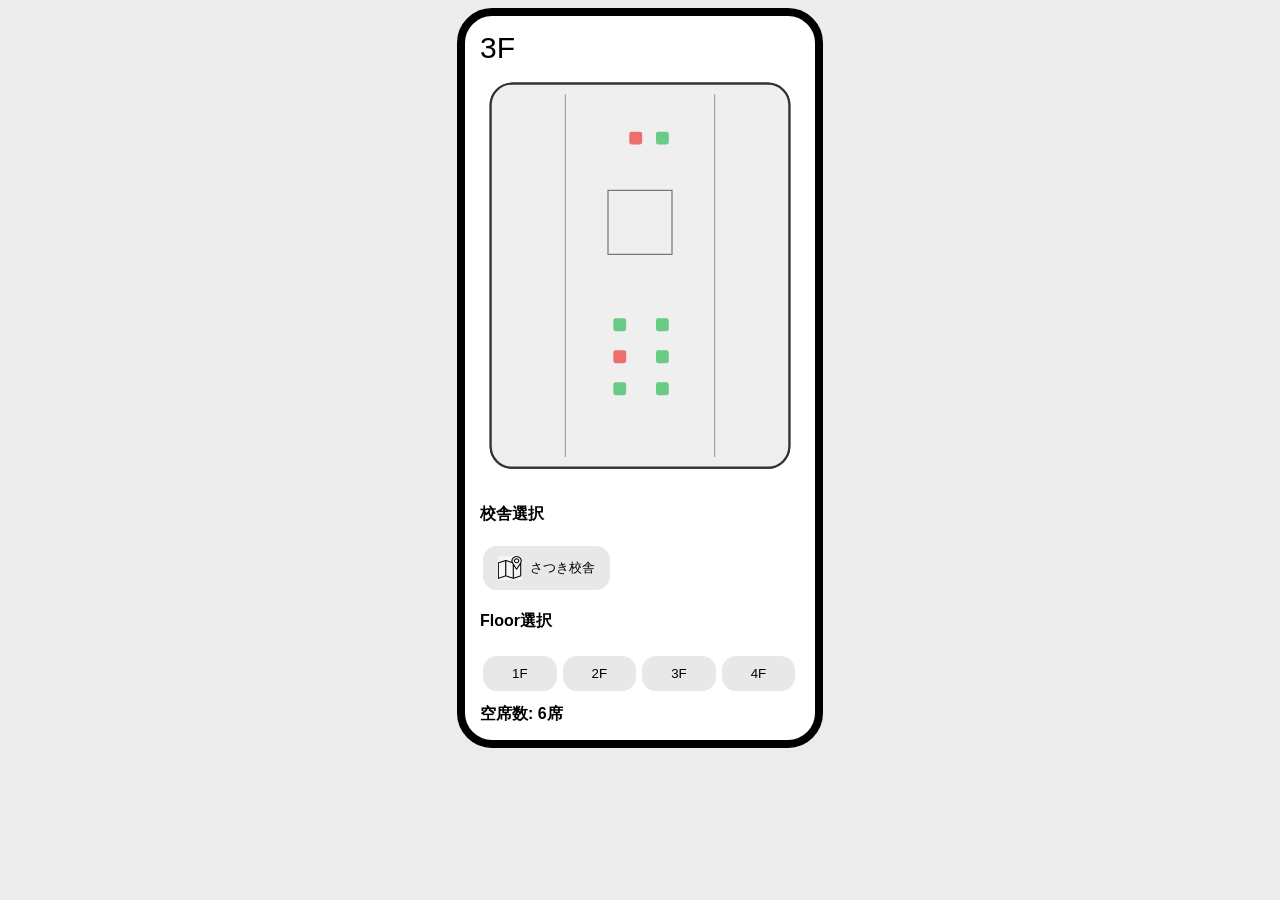
==== index.html @ 239e5c27 "Publish my website" ====
<!DOCTYPE html>
<html lang="ja">
<head>
<meta charset="UTF-8">
<meta name="viewport" content="width=device-width,initial-scale=1">
<title>Seat Finder SVG</title>
<link rel="stylesheet" href="style.css">
</head>
<body>
<div class="phone">
<div class="header"><span id="floor">3F</span></div>


<svg id="map" viewBox="0 0 300 380">

  <!-- 外枠 -->
  <rect
    x="10"
    y="10"
    width="280"
    height="360"
    rx="20"
    ry="20"
    fill="#efefef"
    stroke="#333"
    stroke-width="2"
  />

  <!-- フロアごとの壁 -->
  <g id="walls"></g>

  <!-- 座席 -->
  <g id="seats"></g>

</svg>


<h4>校舎選択</h4>
<button class="location-btn" onclick="changeBuilding()">
  <img src="map-icon.png" alt="マップ" class="icon">
  <span id="building">さつき校舎</span>
</button>

<h4>Floor選択</h4>
<div id="floors"></div>

<div id="status"></div>
</div>
<script src="script.js"></script>
</body>
</html>
---- style.css ----
body{background:#ececec;font-family:sans-serif;display:flex;justify-content:center}
.phone{width:320px;background:white;border:8px solid #000;border-radius:35px;padding:15px}
.header{text-align:left;font-size:30px;margin-bottom:8px}
button{border:none;background:#e8e8e8;padding:10px 29px;border-radius:14px;margin:3px;cursor:pointer}
.location,#status{margin-top:10px;font-weight:bold}
svg{width:100%;height:auto}

.location{
  display:flex;
  align-items:center;
  gap:8px;
}

.icon{
  width:24px;
  height:24px;
}

.location-btn{
  display:flex;
  align-items:center;
  gap:8px;

  border:none;
  background:#e8e8e8;

  padding:10px 15px;
  border-radius:14px;

  cursor:pointer;
}

.icon{
  width:24px;
  height:24px;
}
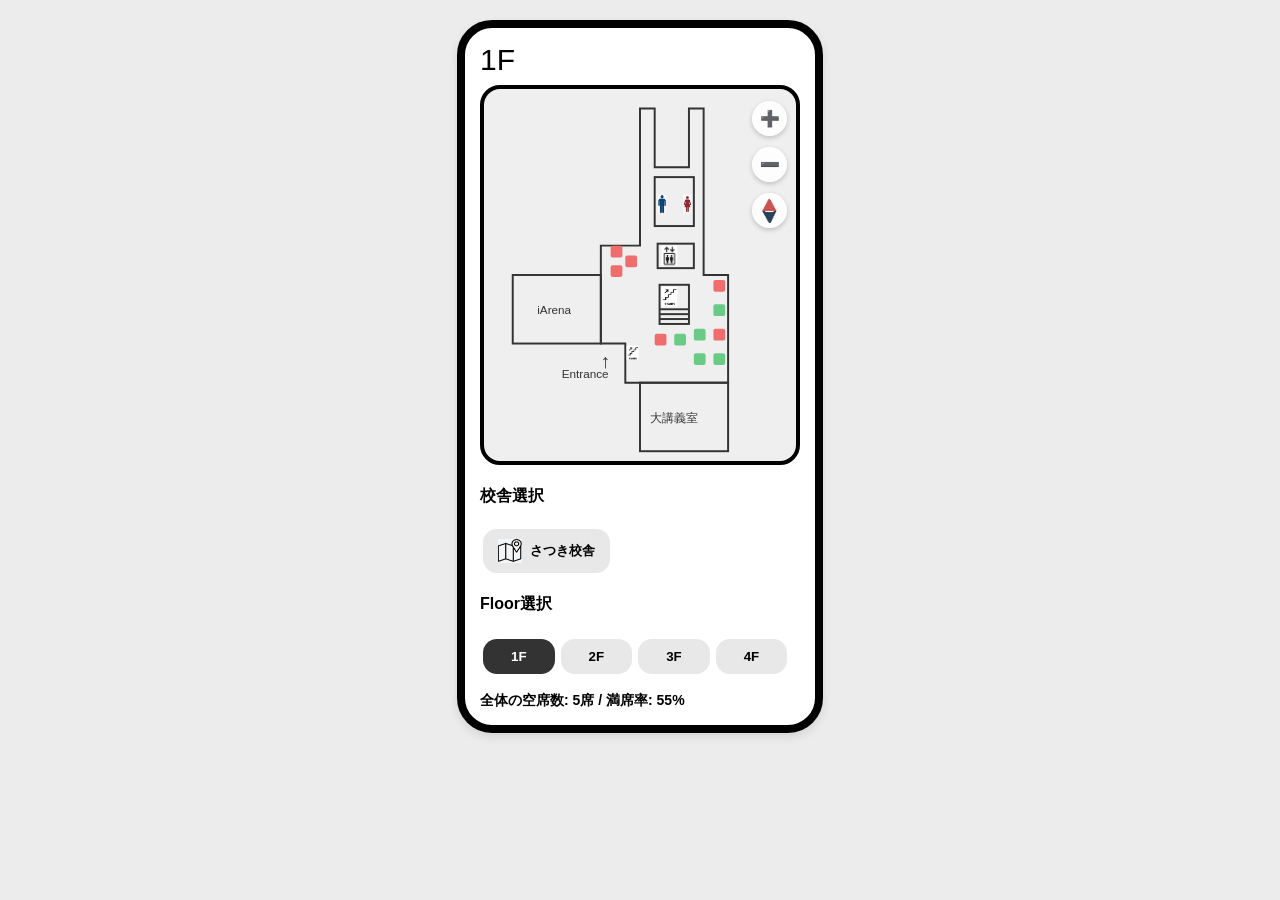
==== commit 207f1bd7: "ここにコミットメッセージ" ====
--- a/index.html
+++ b/index.html
@@ -1,51 +1,46 @@
 <!DOCTYPE html>
 <html lang="ja">
 <head>
-<meta charset="UTF-8">
-<meta name="viewport" content="width=device-width,initial-scale=1">
-<title>Seat Finder SVG</title>
-<link rel="stylesheet" href="style.css">
+  <meta charset="UTF-8">
+  <meta name="viewport" content="width=device-width, initial-scale=1.0">
+  <title>Seat Finder SVG - Advanced</title>
+  <link rel="stylesheet" href="style.css">
 </head>
 <body>
-<div class="phone">
-<div class="header"><span id="floor">3F</span></div>
 
+  <div class="phone">
+    <div class="header"><span id="floor">3F</span></div>
 
-<svg id="map" viewBox="0 0 300 380">
+    <div class="map-controls">
+      <button onclick="zoomMap(1.2)">➕</button>
+      <button onclick="zoomMap(0.8)">➖</button>
+      <button onclick="resetMap()"><img src="houi.png" alt="マップ" class="icon"></button>
+    </div>
 
-  <!-- 外枠 -->
-  <rect
-    x="10"
-    y="10"
-    width="280"
-    height="360"
-    rx="20"
-    ry="20"
-    fill="#efefef"
-    stroke="#333"
-    stroke-width="2"
-  />
+    <div id="map-container">
+      <svg id="map" viewBox="0 0 300 380">
+        <g id="map-viewport">
+          <g id="walls"></g>
+          
+          <g id="areas"></g>
+          
+          <g id="seats"></g>
+        </g>
+      </svg>
+    </div>
 
-  <!-- フロアごとの壁 -->
-  <g id="walls"></g>
+    <h4>校舎選択</h4>
+    <button class="location-btn" onclick="changeBuilding()">
+      <img src="map-icon.png" alt="マップ" class="icon">
+      <span id="building">さつき校舎</span>
+    </button>
 
-  <!-- 座席 -->
-  <g id="seats"></g>
+    <h4>Floor選択</h4>
+    <div id="floors" class="floor-buttons"></div>
 
-</svg>
+    <div id="status"></div>
+  </div>
 
-
-<h4>校舎選択</h4>
-<button class="location-btn" onclick="changeBuilding()">
-  <img src="map-icon.png" alt="マップ" class="icon">
-  <span id="building">さつき校舎</span>
-</button>
-
-<h4>Floor選択</h4>
-<div id="floors"></div>
-
-<div id="status"></div>
-</div>
-<script src="script.js"></script>
+  <script src="script.js"></script>
 </body>
 </html>
--- a/style.css
+++ b/style.css
@@ -1,37 +1,120 @@
-
-body{background:#ececec;font-family:sans-serif;display:flex;justify-content:center}
-.phone{width:320px;background:white;border:8px solid #000;border-radius:35px;padding:15px}
-.header{text-align:left;font-size:30px;margin-bottom:8px}
-button{border:none;background:#e8e8e8;padding:10px 29px;border-radius:14px;margin:3px;cursor:pointer}
-.location,#status{margin-top:10px;font-weight:bold}
-svg{width:100%;height:auto}
-
-.location{
-  display:flex;
-  align-items:center;
-  gap:8px;
+/* 全体のリセットと中央配置 */
+body {
+  background: #ececec;
+  font-family: sans-serif;
+  display: flex;
+  justify-content: center;
+  margin: 0;
+  padding: 20px;
 }
 
-.icon{
-  width:24px;
-  height:24px;
+/* スマホ風のコンテナ外枠（枠線は削除し、影で立体感を出す） */
+.phone {
+  width: 320px;
+  background: white;
+  border: 8px solid #000;
+  border-radius: 35px;
+  padding: 15px;
+  box-shadow: 0 4px 10px rgba(0,0,0,0.1);
+  position: relative;
 }
 
-.location-btn{
-  display:flex;
-  align-items:center;
-  gap:8px;
-
-  border:none;
-  background:#e8e8e8;
-
-  padding:10px 15px;
-  border-radius:14px;
-
-  cursor:pointer;
+/* 階数表示ヘッダー */
+.header {
+  text-align: left;
+  font-size: 30px;
+  margin-bottom: 8px;
 }
 
-.icon{
-  width:24px;
-  height:24px;
+/* ★ マップのコンテナ（ViewBoxを囲む角丸の黒い四角形） ★ */
+#map-container {
+  width: 100%;
+  height: 380px;
+  overflow: hidden; /* はみ出たマップを隠す */
+  position: relative;
+  
+  /* 角丸の黒い枠線を追加 */
+  border: 4px solid #000; /* 太めの黒い枠線 */
+  border-radius: 20px;    /* 角丸 */
+  box-sizing: border-box; /* 枠線をサイズに含める */
+
+  background: #efefef;   /* マップの背景色をコンテナ側に設定 */
+  cursor: grab;
 }
+
+#map-container:active {
+  cursor: grabbing;
+}
+
+svg {
+  width: 100%;
+  height: 100%;
+  display: block;
+}
+
+/* マップコントローラー */
+.map-controls {
+  position: absolute;
+  right: 25px;
+  top: 70px;
+  z-index: 10;
+  display: flex;
+  flex-direction: column;
+  gap: 5px;
+}
+
+.map-controls button {
+  width: 35px;
+  height: 35px;
+  padding: 0;
+  border-radius: 50%;
+  background: rgba(255, 255, 255, 0.9);
+  box-shadow: 0 2px 5px rgba(0,0,0,0.2);
+  display: flex;
+  justify-content: center;
+  align-items: center;
+  font-size: 16px;
+}
+
+/* ボタンの基本スタイル */
+button {
+  border: none;
+  background: #e8e8e8;
+  padding: 10px 28px;
+  border-radius: 14px;
+  margin: 3px;
+  cursor: pointer;
+  font-weight: bold;
+  transition: all 0.2s ease;
+}
+
+/* ★ 現在選択されているフロアボタンのスタイル */
+.floor-buttons button.active {
+  background: #333333;
+  color: #ffffff;
+}
+
+/* 校舎選択ボタン（アイコンとテキストを横並び） */
+.location-btn {
+  display: flex;
+  align-items: center;
+  gap: 8px;
+  border: none;
+  background: #e8e8e8;
+  padding: 10px 15px;
+  border-radius: 14px;
+  cursor: pointer;
+}
+
+/* アイコンサイズ */
+.icon {
+  width: 24px;
+  height: 24px;
+}
+
+/* ステータス（空席数）テキスト */
+#status {
+  margin-top: 15px;
+  font-weight: bold;
+  font-size: 14px;
+}
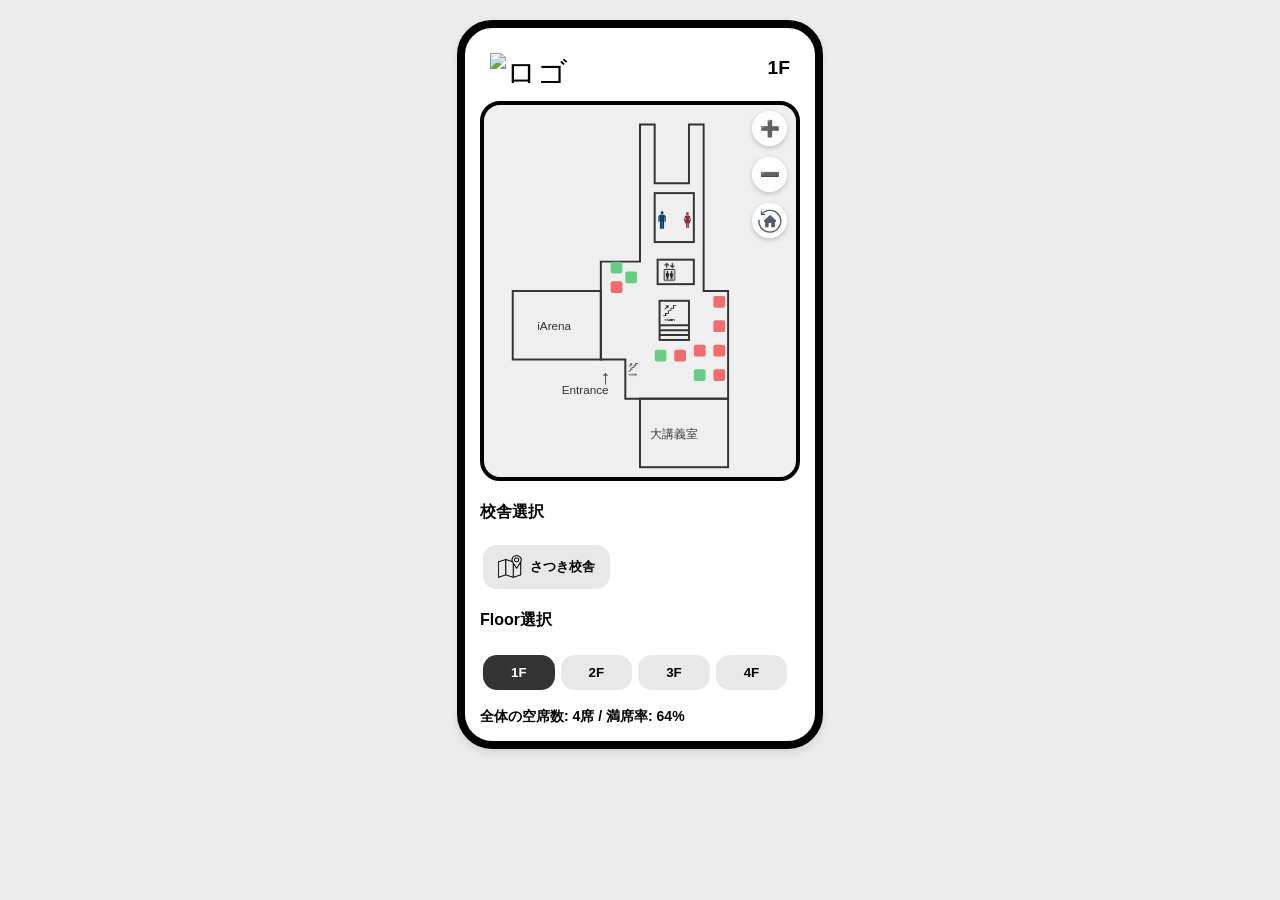
==== commit b2c68c4e: "logo" ====
--- a/index.html
+++ b/index.html
@@ -3,18 +3,23 @@
 <head>
   <meta charset="UTF-8">
   <meta name="viewport" content="width=device-width, initial-scale=1.0">
-  <title>Seat Finder SVG - Advanced</title>
+  <title>Kyukei - Place</title>
   <link rel="stylesheet" href="style.css">
+  <link rel="icon" href="logo.png">
 </head>
 <body>
 
   <div class="phone">
-    <div class="header"><span id="floor">3F</span></div>
+    
+    <div class="header">
+      <img src="logo.png" alt="ロゴ" class="logo">
+      <span id="floor">3F</span>
+    </div>
 
     <div class="map-controls">
       <button onclick="zoomMap(1.2)">➕</button>
       <button onclick="zoomMap(0.8)">➖</button>
-      <button onclick="resetMap()"><img src="houi.png" alt="マップ" class="icon"></button>
+      <button onclick="resetMap()"><img src="syokiiti.png" alt="マップ" class="icon"></button>
     </div>
 
     <div id="map-container">
--- a/style.css
+++ b/style.css
@@ -56,7 +56,7 @@
 .map-controls {
   position: absolute;
   right: 25px;
-  top: 70px;
+  top: 80px;
   z-index: 10;
   display: flex;
   flex-direction: column;
@@ -117,4 +117,24 @@
   margin-top: 15px;
   font-weight: bold;
   font-size: 14px;
+}
+
+/* ヘッダーのレイアウト調整 */
+.header {
+  display: flex;
+  align-items: center; /* 縦の中央で揃える */
+  justify-content: space-between; /* ロゴを左、テキストを右(または中央)に配置 */
+  padding: 10px 10px; /* 内側の余白をお好みで調整 */
+}
+
+/* ロゴ画像のサイズ調整 */
+.logo {
+  height: 30px; /* ヘッダーに合わせて高さを調整 */
+  width: auto;  /* 縦横比を維持 */
+}
+
+/* 階数表示のデザイン（必要に応じて） */
+#floor {
+  font-weight: bold;
+  font-size: 1.2rem;
 }
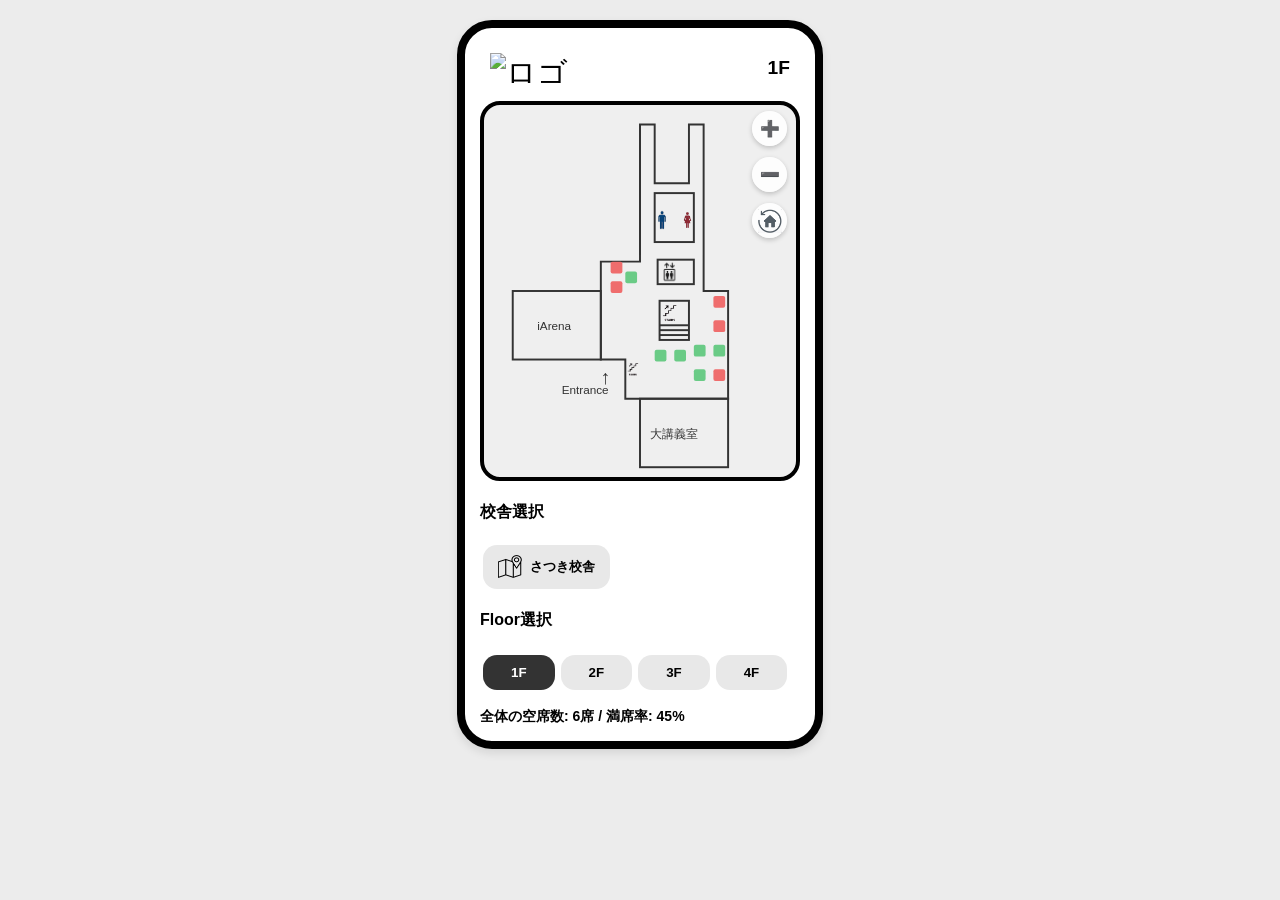
==== commit f09f4409: "titleX" ====
--- a/index.html
+++ b/index.html
@@ -3,7 +3,7 @@
 <head>
   <meta charset="UTF-8">
   <meta name="viewport" content="width=device-width, initial-scale=1.0">
-  <title>Kyukei - Place</title>
+  <title>RelaXop</title>
   <link rel="stylesheet" href="style.css">
   <link rel="icon" href="logo.png">
 </head>
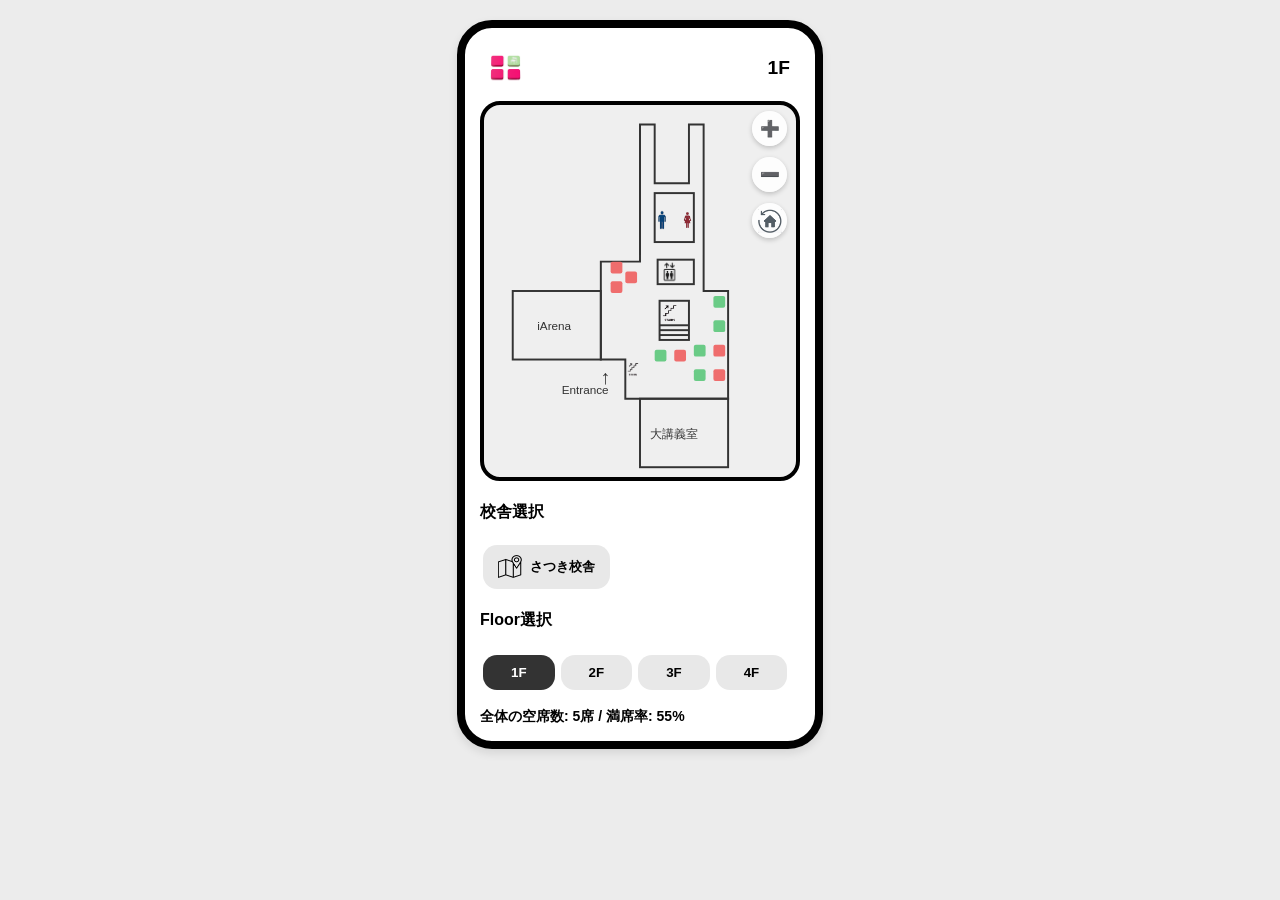
==== commit df571794: "ctitle" ====
--- a/index.html
+++ b/index.html
@@ -3,14 +3,13 @@
 <head>
   <meta charset="UTF-8">
   <meta name="viewport" content="width=device-width, initial-scale=1.0">
-  <title>RelaXop</title>
+  <title>RelaXpot</title>
   <link rel="stylesheet" href="style.css">
   <link rel="icon" href="logo.png">
 </head>
 <body>
 
   <div class="phone">
-    
     <div class="header">
       <img src="logo.png" alt="ロゴ" class="logo">
       <span id="floor">3F</span>
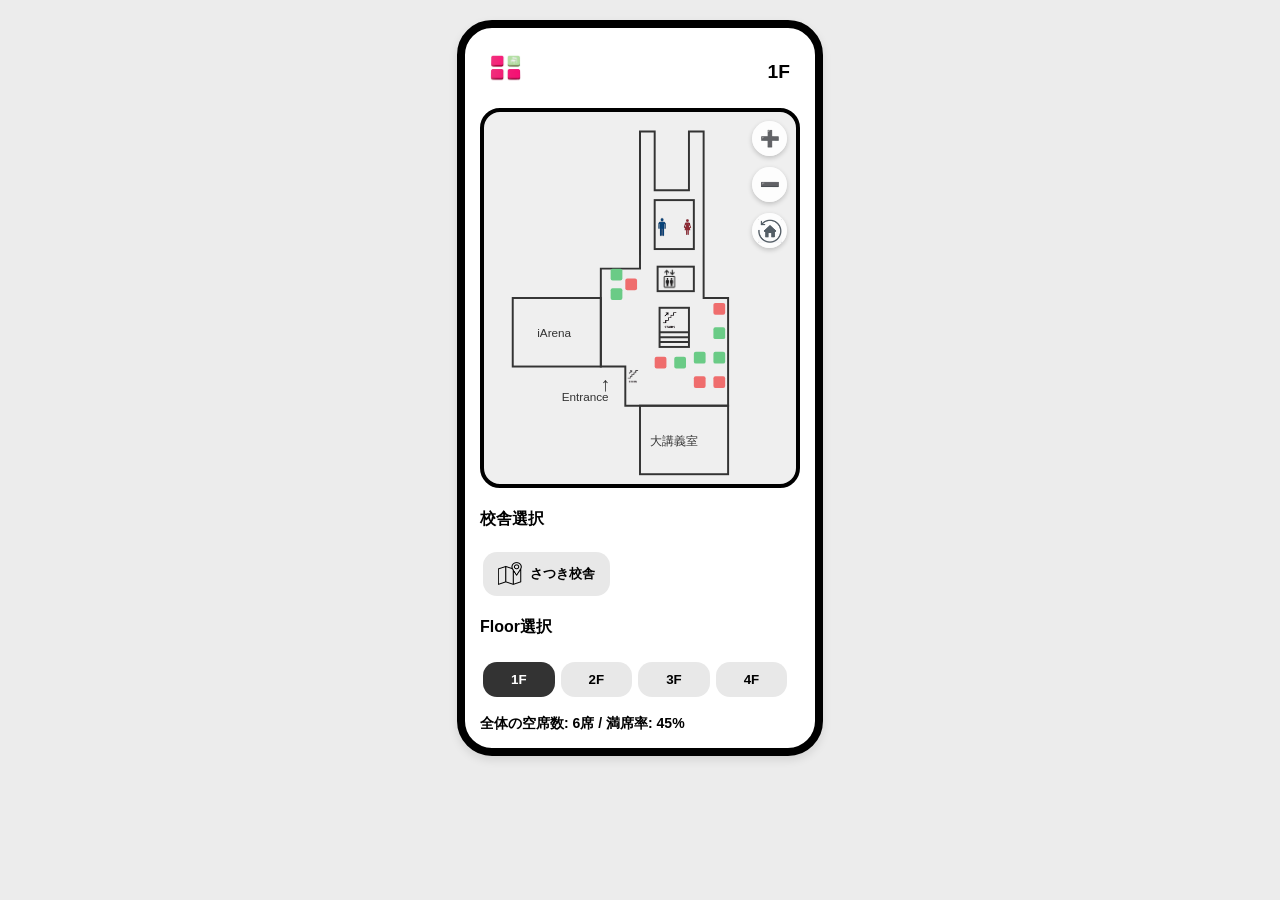
==== commit 637ebbd6: "ページ追加" ====
--- a/index.html
+++ b/index.html
@@ -11,7 +11,10 @@
 
   <div class="phone">
     <div class="header">
-      <img src="logo.png" alt="ロゴ" class="logo">
+      <!-- <a>タグで画像を囲んで home.html へリンクさせます -->
+      <a href="home.html">
+        <img src="logo.png" alt="ロゴ" class="logo">
+      </a>
       <span id="floor">3F</span>
     </div>
 
--- a/style.css
+++ b/style.css
@@ -56,7 +56,7 @@
 .map-controls {
   position: absolute;
   right: 25px;
-  top: 80px;
+  top: 90px;
   z-index: 10;
   display: flex;
   flex-direction: column;
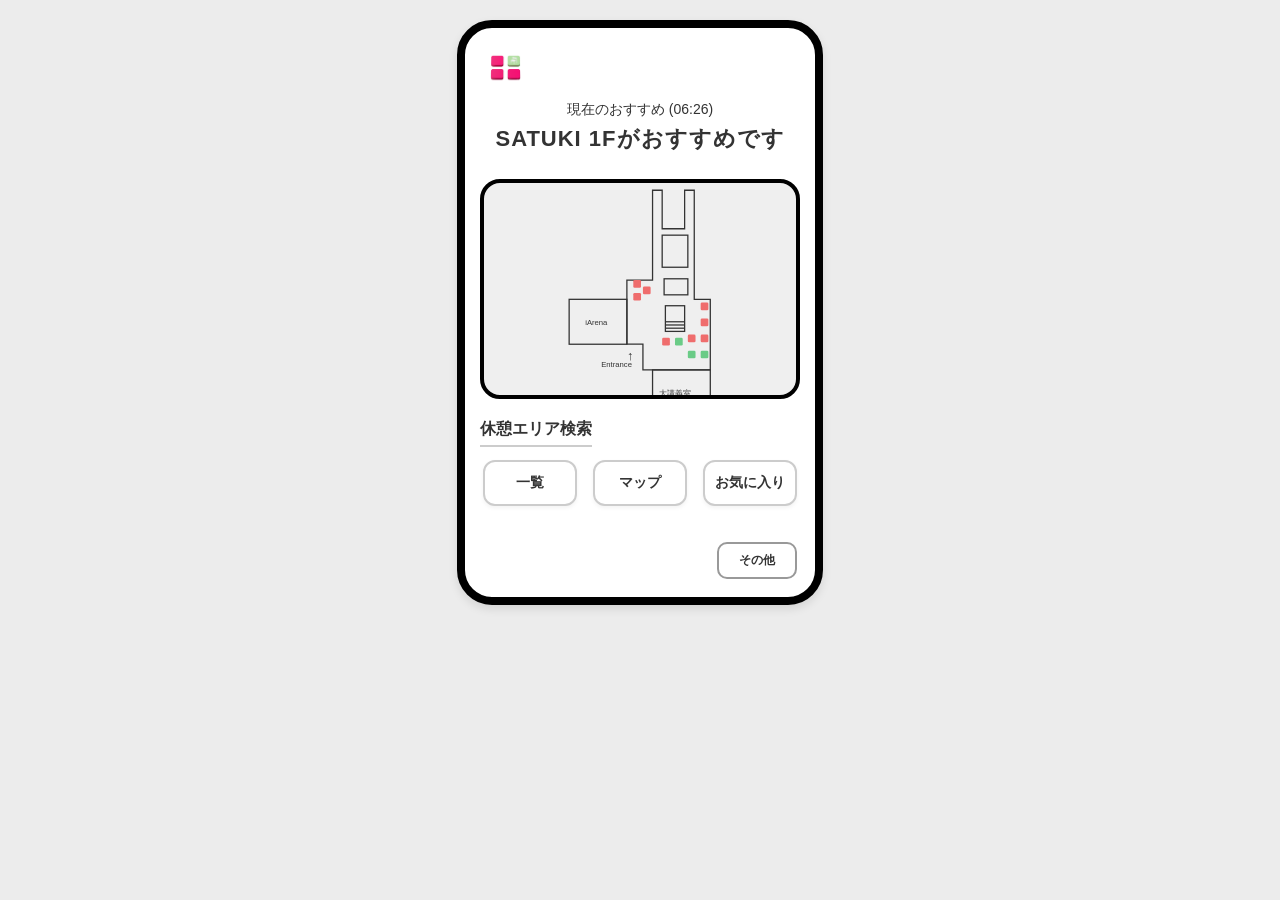
==== commit 7f511520: "mieru" ====
--- a/index.html
+++ b/index.html
@@ -3,51 +3,186 @@
 <head>
   <meta charset="UTF-8">
   <meta name="viewport" content="width=device-width, initial-scale=1.0">
-  <title>RelaXpot</title>
+  <title>RelaXpot - Home</title>
   <link rel="stylesheet" href="style.css">
-  <link rel="icon" href="logo.png">
+  <style>
+    /* ホーム画面用の追加スタイル */
+    .home-content {
+      display: flex;
+      flex-direction: column;
+      height: 100%;
+    }
+    
+    .recommendation-header {
+      text-align: center;
+      margin-bottom: 10px;
+    }
+    .recommendation-title {
+      font-size: 14px;
+      color: #333;
+    }
+    .recommendation-subtitle {
+      font-size: 22px;
+      font-weight: bold;
+      color: #333;
+      margin: 5px 0 15px 0;
+      letter-spacing: 1px;
+    }
+    
+    /* マップのプレビュー用コンテナ */
+    #home-map-container {
+      width: 100%;
+      height: 220px;
+      border: 4px solid #000;
+      border-radius: 20px;
+      box-sizing: border-box;
+      background: #efefef;
+      position: relative;
+      overflow: hidden;
+      margin-bottom: 20px;
+    }
+    #home-map-container svg {
+      width: 100%;
+      height: 100%;
+      display: block;
+    }
+
+    .search-section {
+      margin-bottom: 20px;
+    }
+    .search-area-title {
+      font-size: 16px;
+      font-weight: bold;
+      color: #333;
+      margin-bottom: 10px;
+      border-bottom: 2px solid #ccc;
+      padding-bottom: 5px;
+      display: inline-block;
+    }
+
+    .search-buttons {
+      display: flex;
+      justify-content: space-between;
+      gap: 10px;
+    }
+    .search-buttons button {
+      flex: 1;
+      padding: 12px 0;
+      font-size: 14px;
+      border-radius: 12px;
+      border: 2px solid #ccc;
+      background: #fff;
+      color: #333;
+      font-weight: bold;
+      cursor: pointer;
+      box-shadow: 0 2px 4px rgba(0,0,0,0.05);
+    }
+
+    /* フッター部分（その他ボタン） */
+    .footer-actions {
+      display: flex;
+      justify-content: flex-end;
+      margin-top: 10px;
+    }
+    .other-btn {
+      padding: 8px 20px;
+      font-size: 12px;
+      border-radius: 10px;
+      border: 2px solid #999;
+      background: #fff;
+      color: #333;
+      cursor: pointer;
+    }
+  </style>
 </head>
 <body>
 
   <div class="phone">
+    <!-- ヘッダー -->
     <div class="header">
-      <!-- <a>タグで画像を囲んで home.html へリンクさせます -->
-      <a href="home.html">
-        <img src="logo.png" alt="ロゴ" class="logo">
-      </a>
-      <span id="floor">3F</span>
+      <img src="logo.png" alt="ロゴ" class="logo">
     </div>
 
-    <div class="map-controls">
-      <button onclick="zoomMap(1.2)">➕</button>
-      <button onclick="zoomMap(0.8)">➖</button>
-      <button onclick="resetMap()"><img src="syokiiti.png" alt="マップ" class="icon"></button>
+    <!-- コンテンツ -->
+    <div class="home-content">
+      
+      <!-- おすすめ表示エリア -->
+      <div class="recommendation-header">
+        <div class="recommendation-title" id="current-time-title">現在のおすすめ (15:00)</div>
+        <div class="recommendation-subtitle">SATUKI 1Fがおすすめです</div>
+      </div>
+
+      <!-- マッププレビュー（さつき1F固定） -->
+      <div id="home-map-container" onclick="location.href='mieru.html'" style="cursor: pointer;">
+        <svg viewBox="0 0 300 380">
+          <g transform="translate(0, -10) scale(1.15)">
+            <!-- 壁の描画 -->
+            <polyline points="150,80 150,20 165,20 165,80 200,80 200,20 215,20 215,80 215,190 240,190 240,300 135,300 135,260 110,260 110,190 110,160 150,160 150,80" fill="none" stroke="#333" stroke-width="2"/>
+            <rect x="20" y="190" width="90" height="70" fill="none" stroke="#333" stroke-width="2"/>
+            <text x="45" y="230" font-size="12" fill="#333">iArena</text>
+            <rect x="150" y="300" width="90" height="70" fill="none" stroke="#333" stroke-width="2"/>
+            <text x="160" y="340" font-size="12" fill="#333">大講義室</text>
+            
+            <rect x="165" y="90" width="40" height="50" fill="none" stroke="#333" stroke-width="2"/>
+            <rect x="168" y="158" width="37" height="25" fill="none" stroke="#333" stroke-width="2"/>
+            <rect x="170" y="200" width="30" height="40" fill="none" stroke="#333" stroke-width="2"/>
+            <line x1="170" y1="225" x2="200" y2="225" stroke="#333" stroke-width="2"/>
+            <line x1="170" y1="230" x2="200" y2="230" stroke="#333" stroke-width="2"/>
+            <line x1="170" y1="235" x2="200" y2="235" stroke="#333" stroke-width="2"/>
+            
+            <text x="110" y="285" font-size="20" font-weight="bold" fill="#333">↑</text>
+            <text x="70" y="295" font-size="12" fill="#333">Entrance</text>
+            
+            <!-- 座席の描画（JSで色付け） -->
+            <g id="preview-seats"></g>
+          </g>
+        </svg>
+      </div>
+
+      <!-- 検索方法エリア -->
+      <div class="search-section">
+        <div class="search-area-title">休憩エリア検索</div>
+        <div class="search-buttons">
+          <button onclick="location.href='list.html'">一覧</button>
+          <button onclick="location.href='map_search.html'">マップ</button>
+          <button onclick="location.href='favorite.html'">お気に入り</button>
+        </div>
+      </div>
+
+      <!-- その他・フッター -->
+      <div class="footer-actions">
+        <button class="other-btn" onclick="location.href='others.html'">その他</button>
+      </div>
+
     </div>
-
-    <div id="map-container">
-      <svg id="map" viewBox="0 0 300 380">
-        <g id="map-viewport">
-          <g id="walls"></g>
-          
-          <g id="areas"></g>
-          
-          <g id="seats"></g>
-        </g>
-      </svg>
-    </div>
-
-    <h4>校舎選択</h4>
-    <button class="location-btn" onclick="changeBuilding()">
-      <img src="map-icon.png" alt="マップ" class="icon">
-      <span id="building">さつき校舎</span>
-    </button>
-
-    <h4>Floor選択</h4>
-    <div id="floors" class="floor-buttons"></div>
-
-    <div id="status"></div>
   </div>
 
-  <script src="script.js"></script>
+  <script>
+    // 1. 現在時刻のリアルタイム更新
+    function updateTime() {
+      const now = new Date();
+      const hours = String(now.getHours()).padStart(2, '0');
+      const minutes = String(now.getMinutes()).padStart(2, '0');
+      document.getElementById('current-time-title').textContent = `現在のおすすめ (${hours}:${minutes})`;
+    }
+    updateTime();
+    setInterval(updateTime, 60000); // 1分ごとに更新
+
+    // 2. 1Fの席をプロトタイプ用にランダムで描画（見た目をマップに近づけるため）
+    const seatsData = [
+      [120, 160], [135, 170], [120, 180],
+      [225, 195], [225, 220], [225, 245], 
+      [205, 245], [185, 250], [165, 250], 
+      [225, 270], [205, 270]
+    ];
+    let seatsHTML = '';
+    seatsData.forEach(([x, y]) => {
+      // プレビュー用にランダムで空席/満席を決定
+      const available = Math.random() > 0.45;
+      const color = available ? '#6acb86' : '#ef6d6d';
+      seatsHTML += `<rect x="${x}" y="${y}" width="12" height="12" rx="2" fill="${color}" />`;
+    });
+    document.getElementById('preview-seats').innerHTML = seatsHTML;
+  </script>
 </body>
-</html>+</html>
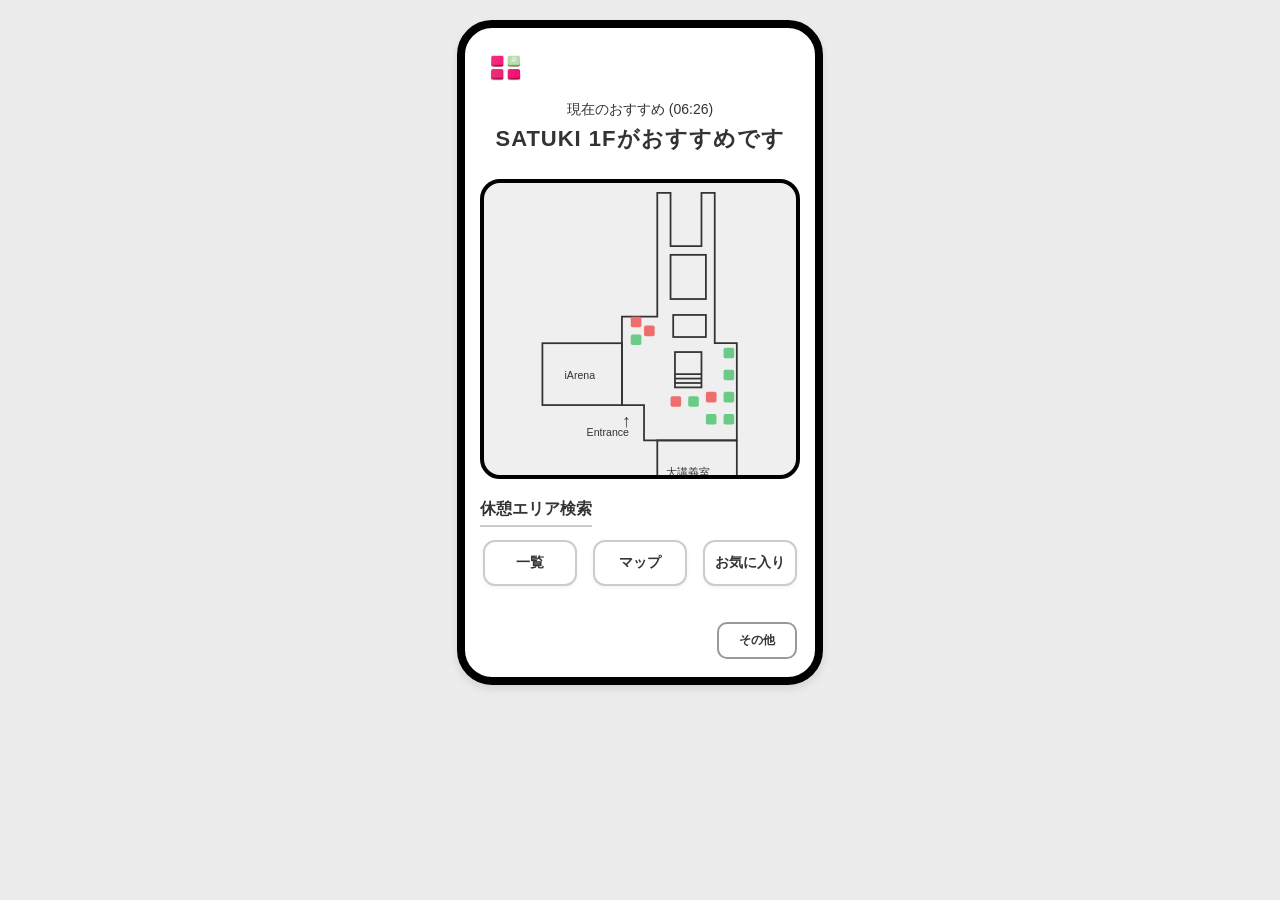
==== commit fa0cee0e: "sumahode" ====
--- a/index.html
+++ b/index.html
@@ -32,7 +32,7 @@
     /* マップのプレビュー用コンテナ */
     #home-map-container {
       width: 100%;
-      height: 220px;
+      height: 300px;
       border: 4px solid #000;
       border-radius: 20px;
       box-sizing: border-box;
--- a/style.css
+++ b/style.css
@@ -40,6 +40,9 @@
 
   background: #efefef;   /* マップの背景色をコンテナ側に設定 */
   cursor: grab;
+
+  /* ★ スマホでのスクロールやピンチズームなど、ブラウザのデフォルト操作を無効化する ★ */
+  touch-action: none;
 }
 
 #map-container:active {
@@ -137,4 +140,136 @@
 #floor {
   font-weight: bold;
   font-size: 1.2rem;
+}
+
+/* --- 写真ボタンのデザイン --- */
+#photo-btn {
+  position: absolute;
+  bottom: 365px;
+  right: 20px;
+  width: 35px;
+  height: 35px;
+  border-radius: 50%; /* 丸いボタンにする */
+  background-color: #fff;
+  /* border: 2px solid #333; */
+  box-shadow: 0 4px 6px rgba(0,0,0,0.3);
+  cursor: pointer;
+  display: flex;
+  justify-content: center;
+  align-items: center;
+  padding: 0;
+  z-index: 10; /* マップより手前に表示 */
+}
+
+#photo-btn img {
+  width: 30px;
+  height: 25px;
+  /* object-fit: cover; */
+}
+
+/* --- 写真ボード（半透明の白いボード） --- */
+#photo-board {
+  position: absolute;
+  top: 90px;
+  right: 19px;
+  width: 89%;
+  height: 51%;
+  border-radius: 20px;
+  background-color: rgba(255, 255, 255, 0.85); /* 半透明の白 */
+  backdrop-filter: blur(2px); /* 背景のマップを少しぼかす */
+  z-index: 20; /* ボタンよりさらに手前に */
+  display: flex;
+  flex-direction: column;
+  overflow-y: auto; /* 縦スクロール可能にする */
+}
+
+/* 隠す用のクラス */
+.hidden {
+  display: none !important;
+}
+
+/* ボードのヘッダー（閉じるボタン領域） */
+.board-header {
+  display: flex;
+  justify-content: space-between;
+  align-items: center;
+  padding: 10px 15px;
+  background-color: rgba(255, 255, 255, 0.95);
+  position: sticky; /* スクロールしても上に固定 */
+  top: 0;
+  z-index: 21;
+  border-bottom: 1px solid #ccc;
+}
+
+.close-btn {
+  background: none;
+  border: none;
+  font-size: 18px;
+  cursor: pointer;
+  padding: 5px;
+}
+
+/* ギャラリー部分（写真を縦に並べる） */
+.gallery {
+  padding: 15px;
+  display: flex;
+  flex-direction: column;
+  gap: 15px; /* 写真と写真の隙間 */
+}
+
+.gallery img {
+  width: 100%;
+  border-radius: 8px; /* 写真の角を少し丸くする */
+  box-shadow: 0 2px 5px rgba(0,0,0,0.2);
+}
+
+
+/* --- 凡例（アイコンの説明）ボード --- */
+#legend-board {
+  position: absolute;
+  /* 写真ボタン(bottom: 270px)の少し上に配置 */
+  bottom: 270px; 
+  right: 20px;
+  background-color: rgba(255, 255, 255, 0.9); /* 少し透ける白背景 */
+  border: 1px solid #ccc;
+  border-radius: 10px;
+  padding: 10px;
+  box-shadow: 0 2px 5px rgba(0,0,0,0.2);
+  z-index: 10;
+  display: flex;
+  flex-direction: column;
+  gap: 8px; /* 各行の隙間 */
+  font-size: 12px;
+  color: #333;
+}
+
+/* 凡例の各行のレイアウト */
+.legend-item {
+  display: flex;
+  align-items: center;
+  gap: 8px; /* 記号と文字の隙間 */
+}
+
+/* 四角い記号のスタイル */
+.legend-square {
+  width: 14px;
+  height: 14px;
+  border-radius: 2px;
+}
+
+/* 青色（空席） */
+.legend-square.blue {
+  background-color: #6acb86; 
+}
+
+/* 赤色（満席） */
+.legend-square.red {
+  background-color: #ef6d6d;
+}
+
+/* 雷マークアイコンのスタイル */
+.legend-icon {
+  width: 14px;
+  height: 14px;
+  object-fit: contain;
 }
